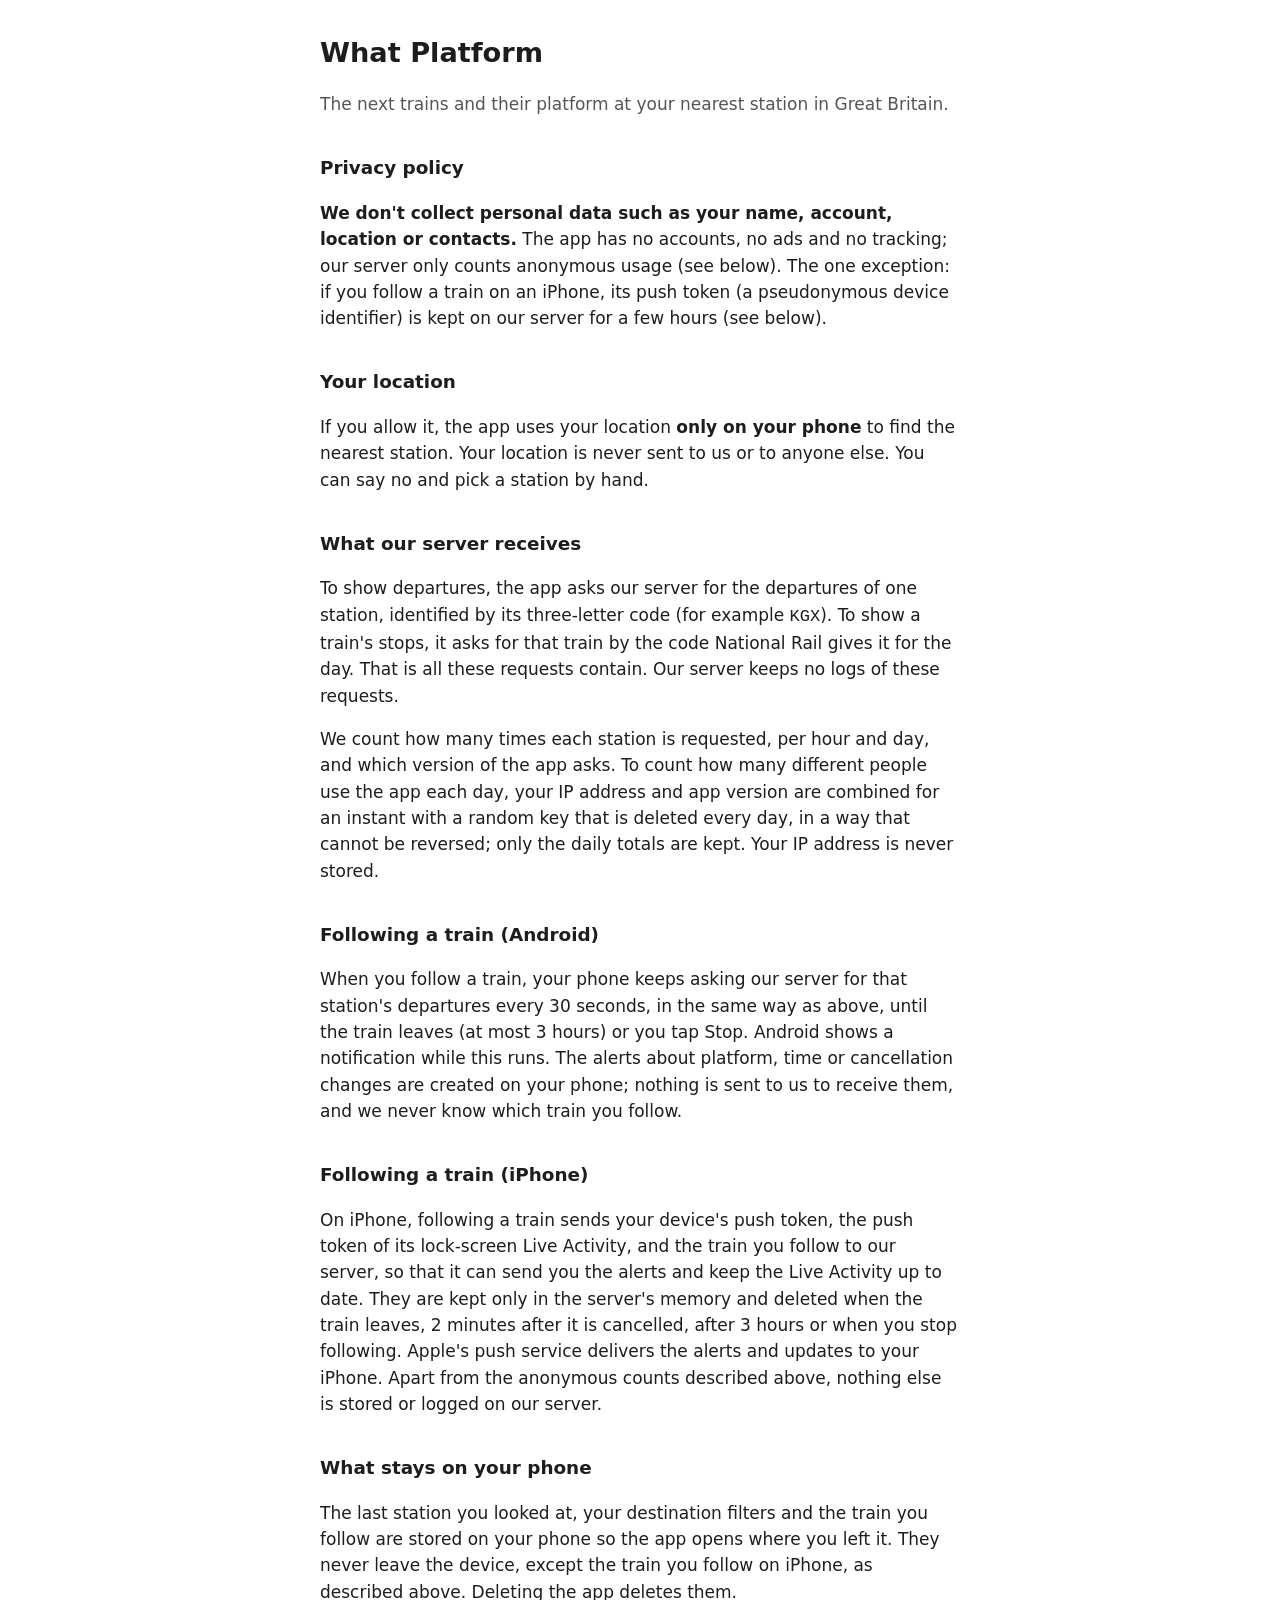
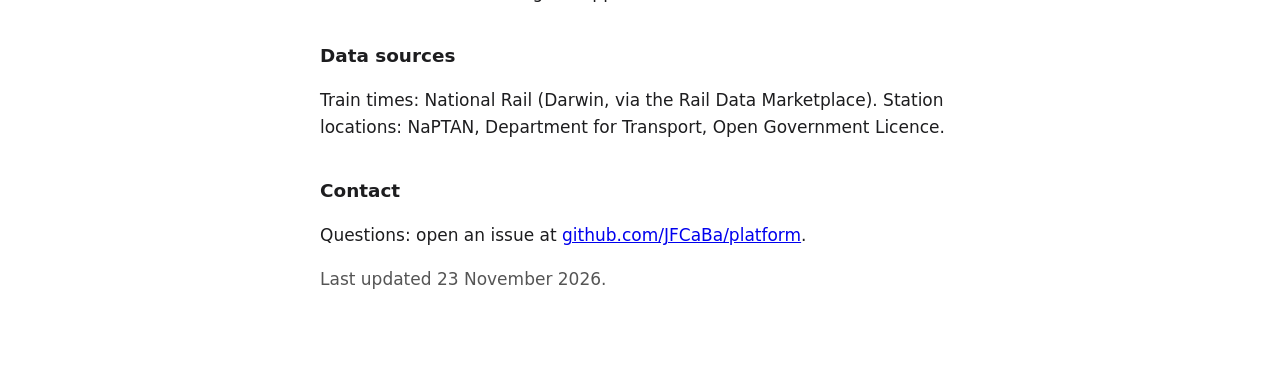
==== site/privacy.html @ 98a610ec "chore(site): privacy page moves to privacy.html Co-Authored-By: Claude Opus 5.5 <noreply@anthropic.c" ====
<!doctype html>
<html lang="en-GB">
<head>
<meta charset="utf-8">
<meta name="viewport" content="width=device-width, initial-scale=1">
<title>What Platform — Privacy</title>
<style>
  :root { color-scheme: light dark; --fg: #1d1d1f; --bg: #fff; --muted: #555; }
  @media (prefers-color-scheme: dark) { :root { --fg: #f2f2f2; --bg: #111; --muted: #aaa; } }
  body { margin: 0; background: var(--bg); color: var(--fg); font: 17px/1.55 -apple-system, system-ui, "Segoe UI", Roboto, sans-serif; }
  main { max-width: 640px; margin: 0 auto; padding: 32px 16px 64px; }
  h1 { font-size: 1.7rem; margin: 0 0 4px; }
  h2 { font-size: 1.15rem; margin-top: 2em; }
  .muted { color: var(--muted); }
</style>
</head>
<body>
<main>
  <h1>What Platform</h1>
  <p class="muted">The next trains and their platform at your nearest station in Great Britain.</p>

  <h2>Privacy policy</h2>
  <p><strong>We don't collect personal data such as your name, account, location or contacts.</strong> The app has no accounts, no ads and no tracking; our server only counts anonymous usage (see below). The one exception: if you follow a train on an iPhone, its push token (a pseudonymous device identifier) is kept on our server for a few hours (see below).</p>

  <h2>Your location</h2>
  <p>If you allow it, the app uses your location <strong>only on your phone</strong> to find the nearest station. Your location is never sent to us or to anyone else. You can say no and pick a station by hand.</p>

  <h2>What our server receives</h2>
  <p>To show departures, the app asks our server for the departures of one station, identified by its three-letter code (for example <code>KGX</code>). To show a train's stops, it asks for that train by the code National Rail gives it for the day. That is all these requests contain. Our server keeps no logs of these requests.</p>
  <p>We count how many times each station is requested, per hour and day, and which version of the app asks. To count how many different people use the app each day, your IP address and app version are combined for an instant with a random key that is deleted every day, in a way that cannot be reversed; only the daily totals are kept. Your IP address is never stored.</p>

  <h2>Following a train (Android)</h2>
  <p>When you follow a train, your phone keeps asking our server for that station's departures every 30 seconds, in the same way as above, until the train leaves (at most 3 hours) or you tap Stop. Android shows a notification while this runs. The alerts about platform, time or cancellation changes are created on your phone; nothing is sent to us to receive them, and we never know which train you follow.</p>

  <h2>Following a train (iPhone)</h2>
  <p>On iPhone, following a train sends your device's push token, the push token of its lock-screen Live Activity, and the train you follow to our server, so that it can send you the alerts and keep the Live Activity up to date. They are kept only in the server's memory and deleted when the train leaves, 2 minutes after it is cancelled, after 3 hours or when you stop following. Apple's push service delivers the alerts and updates to your iPhone. Apart from the anonymous counts described above, nothing else is stored or logged on our server.</p>

  <h2>What stays on your phone</h2>
  <p>The last station you looked at, your destination filters and the train you follow are stored on your phone so the app opens where you left it. They never leave the device, except the train you follow on iPhone, as described above. Deleting the app deletes them.</p>

  <h2>Data sources</h2>
  <p>Train times: National Rail (Darwin, via the Rail Data Marketplace). Station locations: NaPTAN, Department for Transport, Open Government Licence.</p>

  <h2>Contact</h2>
  <p>Questions: open an issue at <a href="https://github.com/JFCaBa/platform/issues">github.com/JFCaBa/platform</a>.</p>

  <p class="muted">Last updated 23 November 2026.</p>
</main>
</body>
</html>
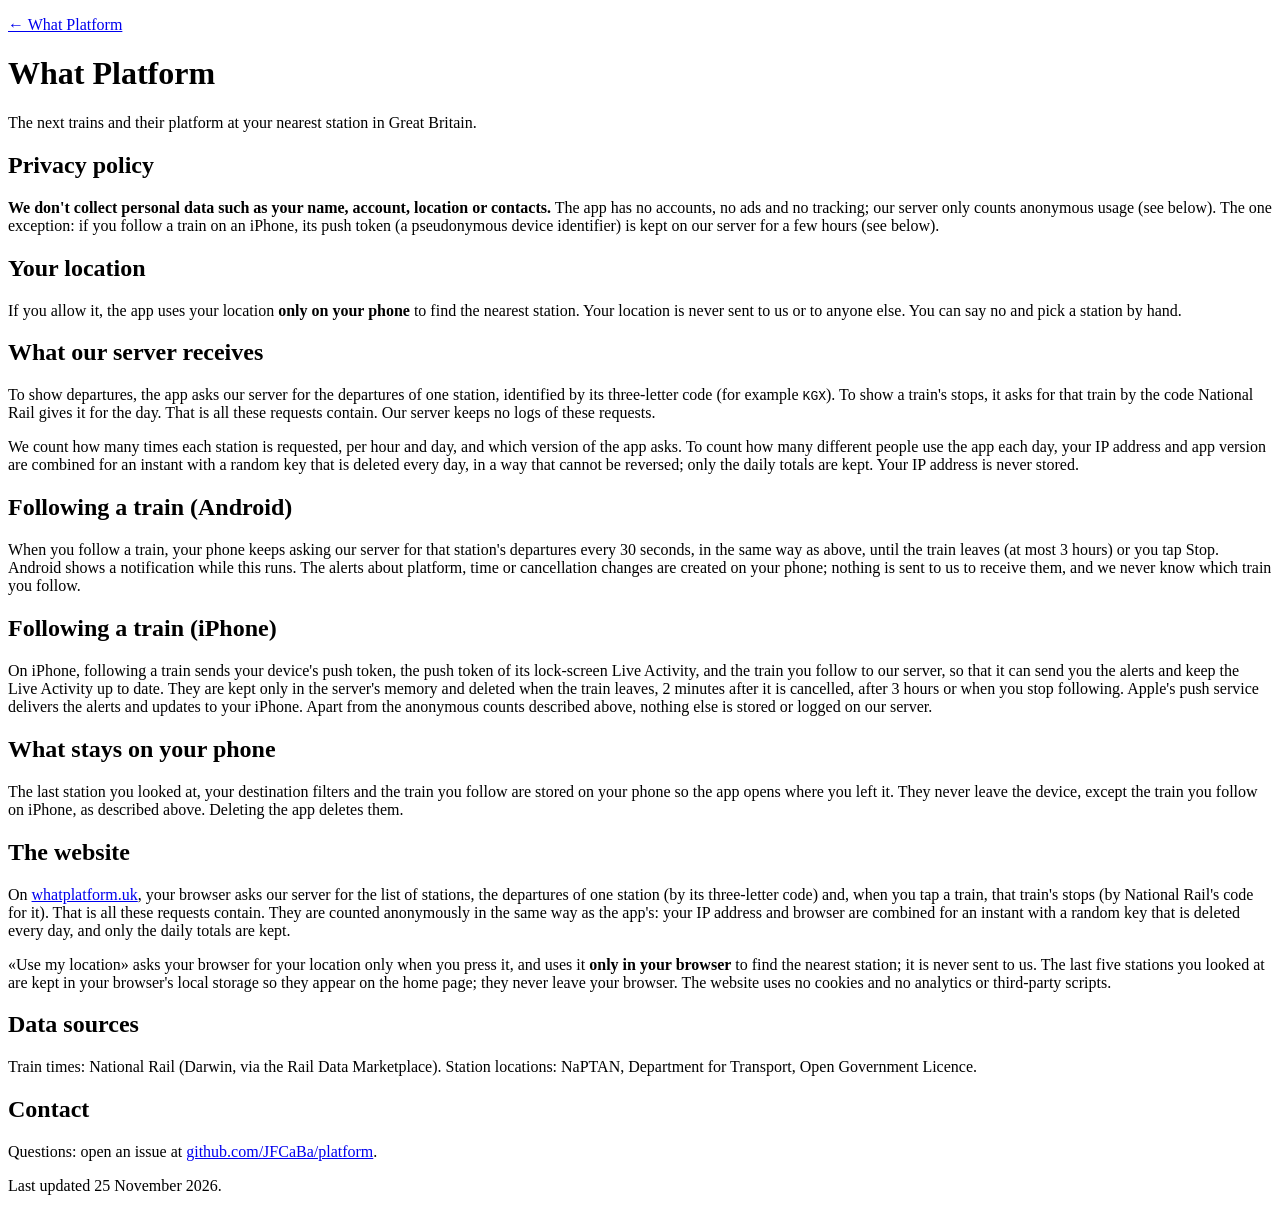
==== commit 07c5f66c: "feat(deploy): website at whatplatform.uk, privacy at /privacy, CORS for the web Co-Authored-By: Clau" ====
--- a/site/privacy.html
+++ b/site/privacy.html
@@ -4,20 +4,15 @@
 <meta charset="utf-8">
 <meta name="viewport" content="width=device-width, initial-scale=1">
 <title>What Platform — Privacy</title>
-<style>
-  :root { color-scheme: light dark; --fg: #1d1d1f; --bg: #fff; --muted: #555; }
-  @media (prefers-color-scheme: dark) { :root { --fg: #f2f2f2; --bg: #111; --muted: #aaa; } }
-  body { margin: 0; background: var(--bg); color: var(--fg); font: 17px/1.55 -apple-system, system-ui, "Segoe UI", Roboto, sans-serif; }
-  main { max-width: 640px; margin: 0 auto; padding: 32px 16px 64px; }
-  h1 { font-size: 1.7rem; margin: 0 0 4px; }
-  h2 { font-size: 1.15rem; margin-top: 2em; }
-  .muted { color: var(--muted); }
-</style>
+<meta name="color-scheme" content="light dark">
+<link rel="icon" href="/favicon.png" type="image/png">
+<link rel="stylesheet" href="/style.css">
 </head>
 <body>
-<main>
+<main class="privacy">
+  <p><a href="/">← What Platform</a></p>
   <h1>What Platform</h1>
-  <p class="muted">The next trains and their platform at your nearest station in Great Britain.</p>
+  <p class="tag">The next trains and their platform at your nearest station in Great Britain.</p>
 
   <h2>Privacy policy</h2>
   <p><strong>We don't collect personal data such as your name, account, location or contacts.</strong> The app has no accounts, no ads and no tracking; our server only counts anonymous usage (see below). The one exception: if you follow a train on an iPhone, its push token (a pseudonymous device identifier) is kept on our server for a few hours (see below).</p>
@@ -38,13 +33,17 @@
   <h2>What stays on your phone</h2>
   <p>The last station you looked at, your destination filters and the train you follow are stored on your phone so the app opens where you left it. They never leave the device, except the train you follow on iPhone, as described above. Deleting the app deletes them.</p>
 
+  <h2>The website</h2>
+  <p>On <a href="/">whatplatform.uk</a>, your browser asks our server for the list of stations, the departures of one station (by its three-letter code) and, when you tap a train, that train's stops (by National Rail's code for it). That is all these requests contain. They are counted anonymously in the same way as the app's: your IP address and browser are combined for an instant with a random key that is deleted every day, and only the daily totals are kept.</p>
+  <p>«Use my location» asks your browser for your location only when you press it, and uses it <strong>only in your browser</strong> to find the nearest station; it is never sent to us. The last five stations you looked at are kept in your browser's local storage so they appear on the home page; they never leave your browser. The website uses no cookies and no analytics or third-party scripts.</p>
+
   <h2>Data sources</h2>
   <p>Train times: National Rail (Darwin, via the Rail Data Marketplace). Station locations: NaPTAN, Department for Transport, Open Government Licence.</p>
 
   <h2>Contact</h2>
   <p>Questions: open an issue at <a href="https://github.com/JFCaBa/platform/issues">github.com/JFCaBa/platform</a>.</p>
 
-  <p class="muted">Last updated 23 November 2026.</p>
+  <p class="updated">Last updated 25 November 2026.</p>
 </main>
 </body>
 </html>
